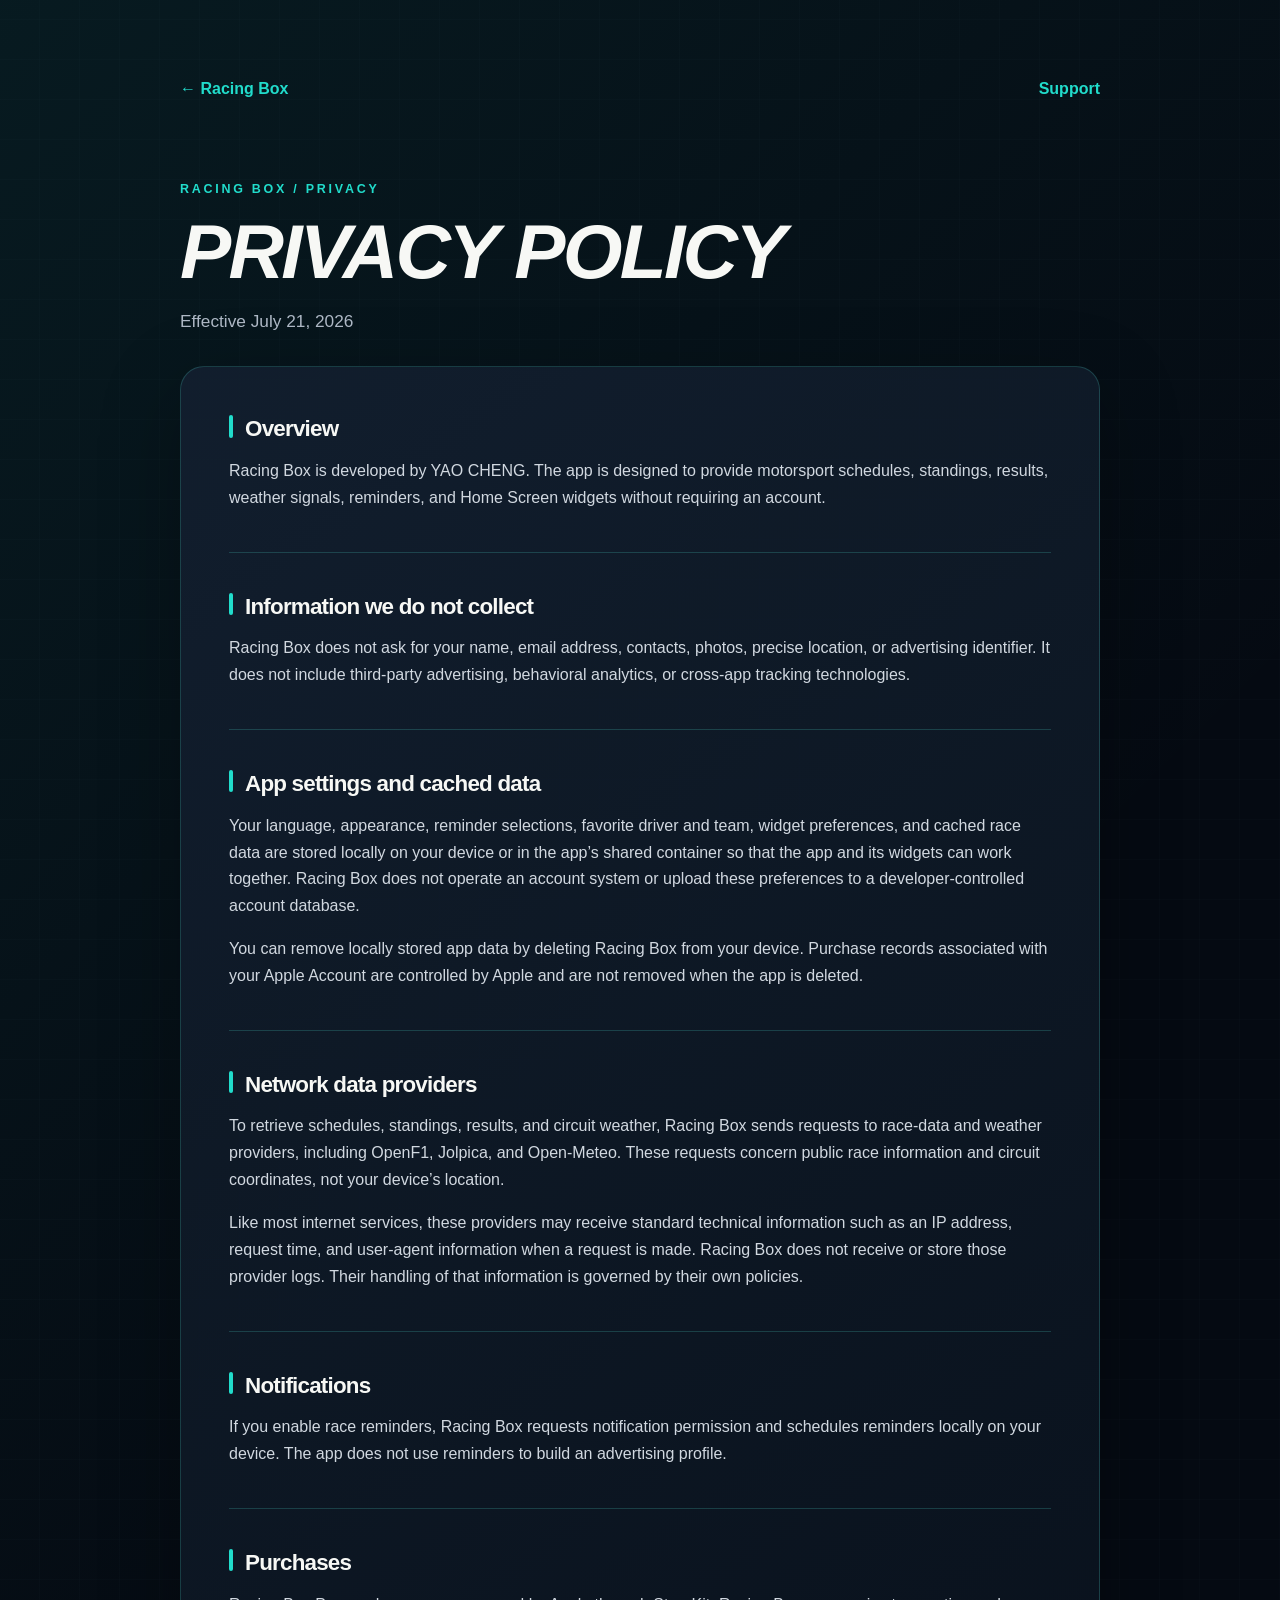
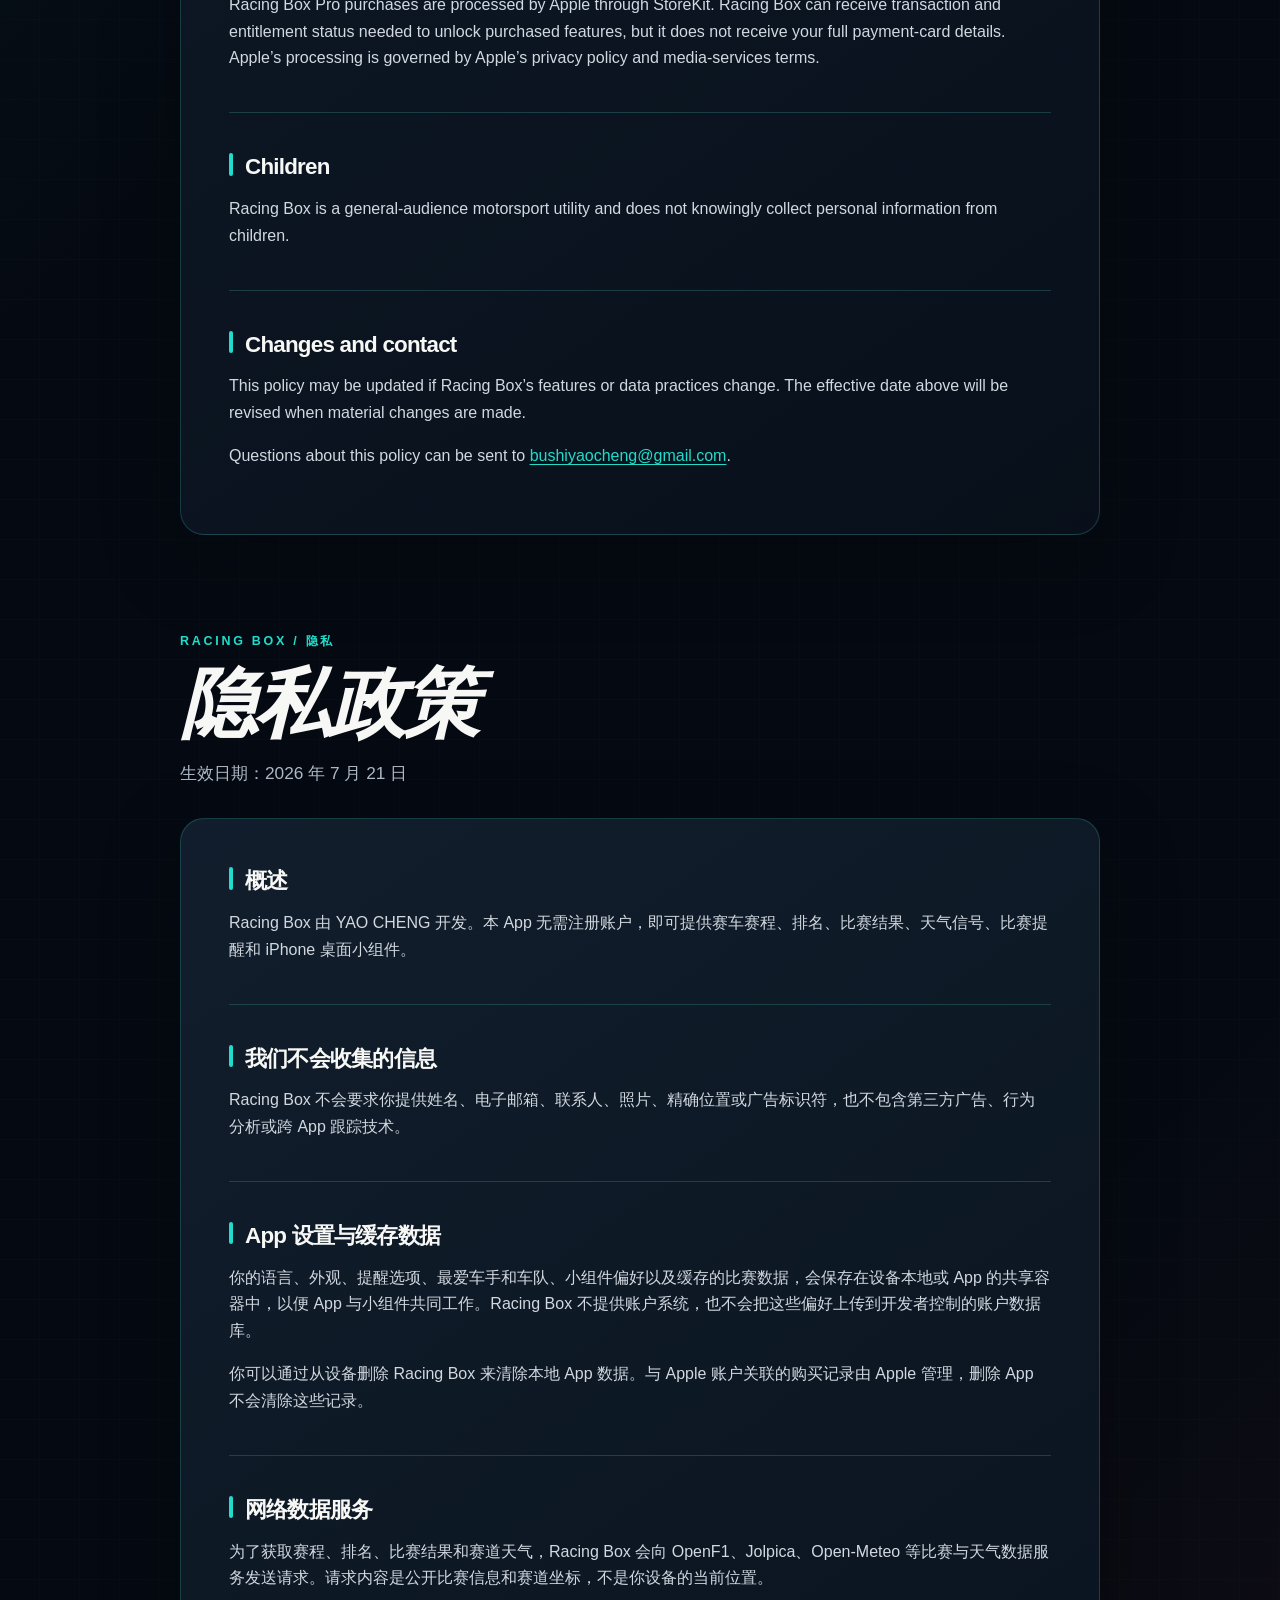
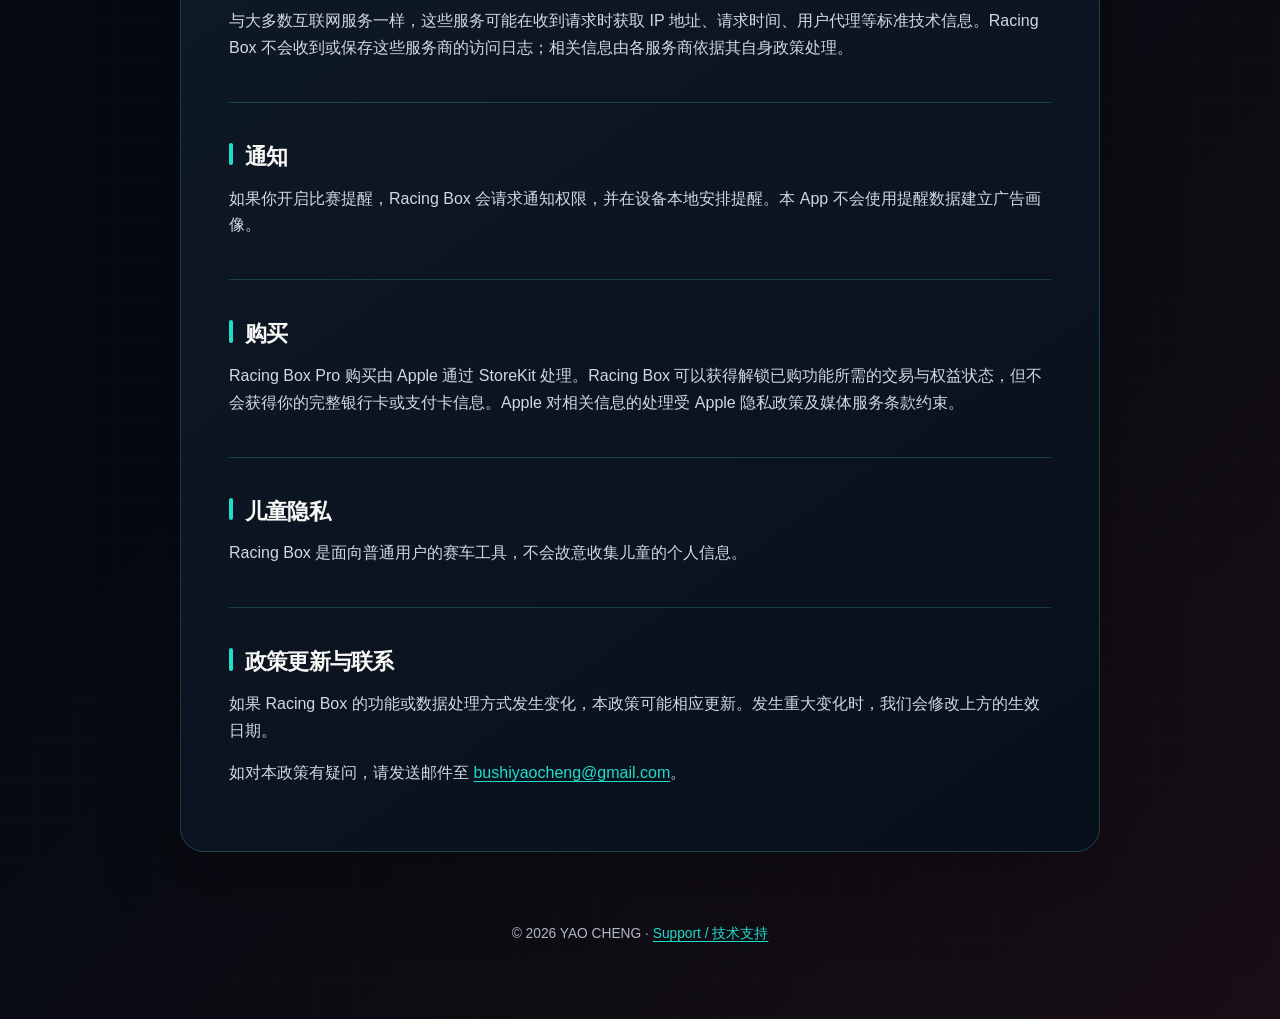
==== privacy.html @ b0ddeee1 "Publish Racing Box support site" ====
<!doctype html>
<html lang="en">
<head>
  <meta charset="utf-8">
  <meta name="viewport" content="width=device-width, initial-scale=1">
  <meta name="description" content="Privacy Policy for Racing Box on iPhone.">
  <title>Racing Box — Privacy Policy</title>
  <link rel="stylesheet" href="styles.css">
</head>
<body>
  <main class="shell article-shell">
    <nav class="top-nav" aria-label="Primary navigation">
      <a href="index.html">← Racing Box</a>
      <a href="support.html">Support</a>
    </nav>

    <header class="article-header">
      <p class="eyebrow">RACING BOX / PRIVACY</p>
      <h1>Privacy Policy</h1>
      <p>Effective July 21, 2026</p>
    </header>

    <article class="content-card legal-copy">
      <section>
        <h2>Overview</h2>
        <p>Racing Box is developed by YAO CHENG. The app is designed to provide motorsport schedules, standings, results, weather signals, reminders, and Home Screen widgets without requiring an account.</p>
      </section>

      <section>
        <h2>Information we do not collect</h2>
        <p>Racing Box does not ask for your name, email address, contacts, photos, precise location, or advertising identifier. It does not include third-party advertising, behavioral analytics, or cross-app tracking technologies.</p>
      </section>

      <section>
        <h2>App settings and cached data</h2>
        <p>Your language, appearance, reminder selections, favorite driver and team, widget preferences, and cached race data are stored locally on your device or in the app’s shared container so that the app and its widgets can work together. Racing Box does not operate an account system or upload these preferences to a developer-controlled account database.</p>
        <p>You can remove locally stored app data by deleting Racing Box from your device. Purchase records associated with your Apple Account are controlled by Apple and are not removed when the app is deleted.</p>
      </section>

      <section>
        <h2>Network data providers</h2>
        <p>To retrieve schedules, standings, results, and circuit weather, Racing Box sends requests to race-data and weather providers, including OpenF1, Jolpica, and Open-Meteo. These requests concern public race information and circuit coordinates, not your device’s location.</p>
        <p>Like most internet services, these providers may receive standard technical information such as an IP address, request time, and user-agent information when a request is made. Racing Box does not receive or store those provider logs. Their handling of that information is governed by their own policies.</p>
      </section>

      <section>
        <h2>Notifications</h2>
        <p>If you enable race reminders, Racing Box requests notification permission and schedules reminders locally on your device. The app does not use reminders to build an advertising profile.</p>
      </section>

      <section>
        <h2>Purchases</h2>
        <p>Racing Box Pro purchases are processed by Apple through StoreKit. Racing Box can receive transaction and entitlement status needed to unlock purchased features, but it does not receive your full payment-card details. Apple’s processing is governed by Apple’s privacy policy and media-services terms.</p>
      </section>

      <section>
        <h2>Children</h2>
        <p>Racing Box is a general-audience motorsport utility and does not knowingly collect personal information from children.</p>
      </section>

      <section>
        <h2>Changes and contact</h2>
        <p>This policy may be updated if Racing Box’s features or data practices change. The effective date above will be revised when material changes are made.</p>
        <p>Questions about this policy can be sent to <a href="mailto:bushiyaocheng@gmail.com">bushiyaocheng@gmail.com</a>.</p>
      </section>
    </article>

    <header class="article-header language-header" lang="zh-Hans">
      <p class="eyebrow">RACING BOX / 隐私</p>
      <h1>隐私政策</h1>
      <p>生效日期：2026 年 7 月 21 日</p>
    </header>

    <article class="content-card legal-copy" lang="zh-Hans">
      <section>
        <h2>概述</h2>
        <p>Racing Box 由 YAO CHENG 开发。本 App 无需注册账户，即可提供赛车赛程、排名、比赛结果、天气信号、比赛提醒和 iPhone 桌面小组件。</p>
      </section>

      <section>
        <h2>我们不会收集的信息</h2>
        <p>Racing Box 不会要求你提供姓名、电子邮箱、联系人、照片、精确位置或广告标识符，也不包含第三方广告、行为分析或跨 App 跟踪技术。</p>
      </section>

      <section>
        <h2>App 设置与缓存数据</h2>
        <p>你的语言、外观、提醒选项、最爱车手和车队、小组件偏好以及缓存的比赛数据，会保存在设备本地或 App 的共享容器中，以便 App 与小组件共同工作。Racing Box 不提供账户系统，也不会把这些偏好上传到开发者控制的账户数据库。</p>
        <p>你可以通过从设备删除 Racing Box 来清除本地 App 数据。与 Apple 账户关联的购买记录由 Apple 管理，删除 App 不会清除这些记录。</p>
      </section>

      <section>
        <h2>网络数据服务</h2>
        <p>为了获取赛程、排名、比赛结果和赛道天气，Racing Box 会向 OpenF1、Jolpica、Open-Meteo 等比赛与天气数据服务发送请求。请求内容是公开比赛信息和赛道坐标，不是你设备的当前位置。</p>
        <p>与大多数互联网服务一样，这些服务可能在收到请求时获取 IP 地址、请求时间、用户代理等标准技术信息。Racing Box 不会收到或保存这些服务商的访问日志；相关信息由各服务商依据其自身政策处理。</p>
      </section>

      <section>
        <h2>通知</h2>
        <p>如果你开启比赛提醒，Racing Box 会请求通知权限，并在设备本地安排提醒。本 App 不会使用提醒数据建立广告画像。</p>
      </section>

      <section>
        <h2>购买</h2>
        <p>Racing Box Pro 购买由 Apple 通过 StoreKit 处理。Racing Box 可以获得解锁已购功能所需的交易与权益状态，但不会获得你的完整银行卡或支付卡信息。Apple 对相关信息的处理受 Apple 隐私政策及媒体服务条款约束。</p>
      </section>

      <section>
        <h2>儿童隐私</h2>
        <p>Racing Box 是面向普通用户的赛车工具，不会故意收集儿童的个人信息。</p>
      </section>

      <section>
        <h2>政策更新与联系</h2>
        <p>如果 Racing Box 的功能或数据处理方式发生变化，本政策可能相应更新。发生重大变化时，我们会修改上方的生效日期。</p>
        <p>如对本政策有疑问，请发送邮件至 <a href="mailto:bushiyaocheng@gmail.com">bushiyaocheng@gmail.com</a>。</p>
      </section>
    </article>

    <footer>
      <p>© 2026 YAO CHENG · <a href="support.html">Support / 技术支持</a></p>
    </footer>
  </main>
</body>
</html>
---- styles.css ----
:root {
  color-scheme: dark;
  --background: #050a12;
  --panel: rgba(13, 23, 35, 0.92);
  --panel-strong: #0d1723;
  --line: rgba(79, 230, 214, 0.2);
  --text: #f7f8f5;
  --muted: #aeb8c5;
  --cyan: #21dccb;
  --green: #43de7f;
  --orange: #ff7b20;
  --max-width: 920px;
}

* {
  box-sizing: border-box;
}

html {
  background: var(--background);
}

body {
  margin: 0;
  min-height: 100vh;
  color: var(--text);
  background:
    linear-gradient(135deg, rgba(33, 220, 203, 0.08), transparent 36%),
    linear-gradient(315deg, rgba(255, 66, 54, 0.08), transparent 30%),
    repeating-linear-gradient(90deg, transparent 0 39px, rgba(116, 156, 180, 0.035) 40px),
    repeating-linear-gradient(0deg, transparent 0 39px, rgba(116, 156, 180, 0.035) 40px),
    var(--background);
  font-family: Inter, ui-sans-serif, -apple-system, BlinkMacSystemFont, "SF Pro Display", "Helvetica Neue", Arial, sans-serif;
  line-height: 1.68;
}

a {
  color: var(--cyan);
  text-underline-offset: 0.2em;
}

.shell {
  width: min(calc(100% - 40px), var(--max-width));
  margin: 0 auto;
  padding: 76px 0 44px;
}

.hero {
  display: flex;
  align-items: center;
  gap: 24px;
  padding: 48px 0 56px;
}

.brand-mark {
  display: grid;
  flex: 0 0 auto;
  width: 82px;
  height: 82px;
  place-items: center;
  border: 2px solid var(--cyan);
  border-radius: 24px;
  color: var(--cyan);
  background: rgba(33, 220, 203, 0.08);
  box-shadow: 0 0 40px rgba(33, 220, 203, 0.18);
  font-size: 40px;
  font-style: italic;
  font-weight: 900;
}

.eyebrow {
  margin: 0 0 8px;
  color: var(--cyan);
  font-size: 0.78rem;
  font-weight: 800;
  letter-spacing: 0.22em;
}

h1,
h2 {
  line-height: 1.14;
  letter-spacing: -0.035em;
}

h1 {
  margin: 0;
  font-size: clamp(2.5rem, 9vw, 5rem);
  font-style: italic;
  font-weight: 900;
  text-transform: uppercase;
}

h2 {
  margin: 0 0 12px;
  font-size: 1.4rem;
}

.lede,
.article-header > p:last-child {
  max-width: 680px;
  margin: 12px 0 0;
  color: var(--muted);
  font-size: 1.08rem;
}

.card-grid {
  display: grid;
  grid-template-columns: repeat(2, minmax(0, 1fr));
  gap: 18px;
}

.resource-card,
.content-card,
.language-note {
  border: 1px solid var(--line);
  border-radius: 24px;
  background: linear-gradient(145deg, rgba(18, 31, 46, 0.96), rgba(8, 16, 27, 0.96));
  box-shadow: 0 24px 80px rgba(0, 0, 0, 0.26);
}

.resource-card {
  min-height: 270px;
  padding: 30px;
  color: var(--text);
  text-decoration: none;
  transition: transform 180ms ease, border-color 180ms ease;
}

.resource-card:hover {
  transform: translateY(-4px);
  border-color: rgba(33, 220, 203, 0.55);
}

.resource-card p {
  color: var(--muted);
}

.card-index,
.card-link {
  color: var(--cyan);
  font-size: 0.78rem;
  font-weight: 800;
  letter-spacing: 0.08em;
  text-transform: uppercase;
}

.card-index {
  display: block;
  margin-bottom: 48px;
}

.card-link {
  display: inline-block;
  margin-top: 12px;
}

.language-note {
  margin-top: 18px;
  padding: 22px 26px;
  color: var(--muted);
}

.language-note p {
  margin: 0;
}

.top-nav {
  display: flex;
  justify-content: space-between;
  gap: 24px;
  padding-bottom: 52px;
  font-weight: 750;
}

.top-nav a {
  text-decoration: none;
}

.article-header {
  padding: 24px 0 30px;
}

.article-header h1 {
  font-size: clamp(2.5rem, 8vw, 4.8rem);
}

.language-header {
  margin-top: 72px;
}

.content-card {
  padding: clamp(24px, 5vw, 48px);
}

.content-card section + section {
  margin-top: 40px;
  padding-top: 40px;
  border-top: 1px solid var(--line);
}

.content-card p,
.content-card li {
  color: #d1d8e0;
}

.content-card ol,
.content-card ul {
  padding-left: 1.35em;
}

.content-card li + li {
  margin-top: 8px;
}

.legal-copy h2::before {
  content: "";
  display: inline-block;
  width: 4px;
  height: 1em;
  margin-right: 12px;
  border-radius: 2px;
  background: var(--cyan);
  vertical-align: -0.06em;
}

footer {
  padding: 56px 0 16px;
  color: var(--muted);
  font-size: 0.86rem;
  text-align: center;
}

@media (max-width: 640px) {
  .shell {
    width: min(calc(100% - 28px), var(--max-width));
    padding-top: 36px;
  }

  .hero {
    align-items: flex-start;
    padding-top: 28px;
  }

  .brand-mark {
    width: 58px;
    height: 58px;
    border-radius: 17px;
    font-size: 29px;
  }

  .card-grid {
    grid-template-columns: 1fr;
  }

  .resource-card {
    min-height: 220px;
  }

  .top-nav {
    padding-bottom: 28px;
  }
}
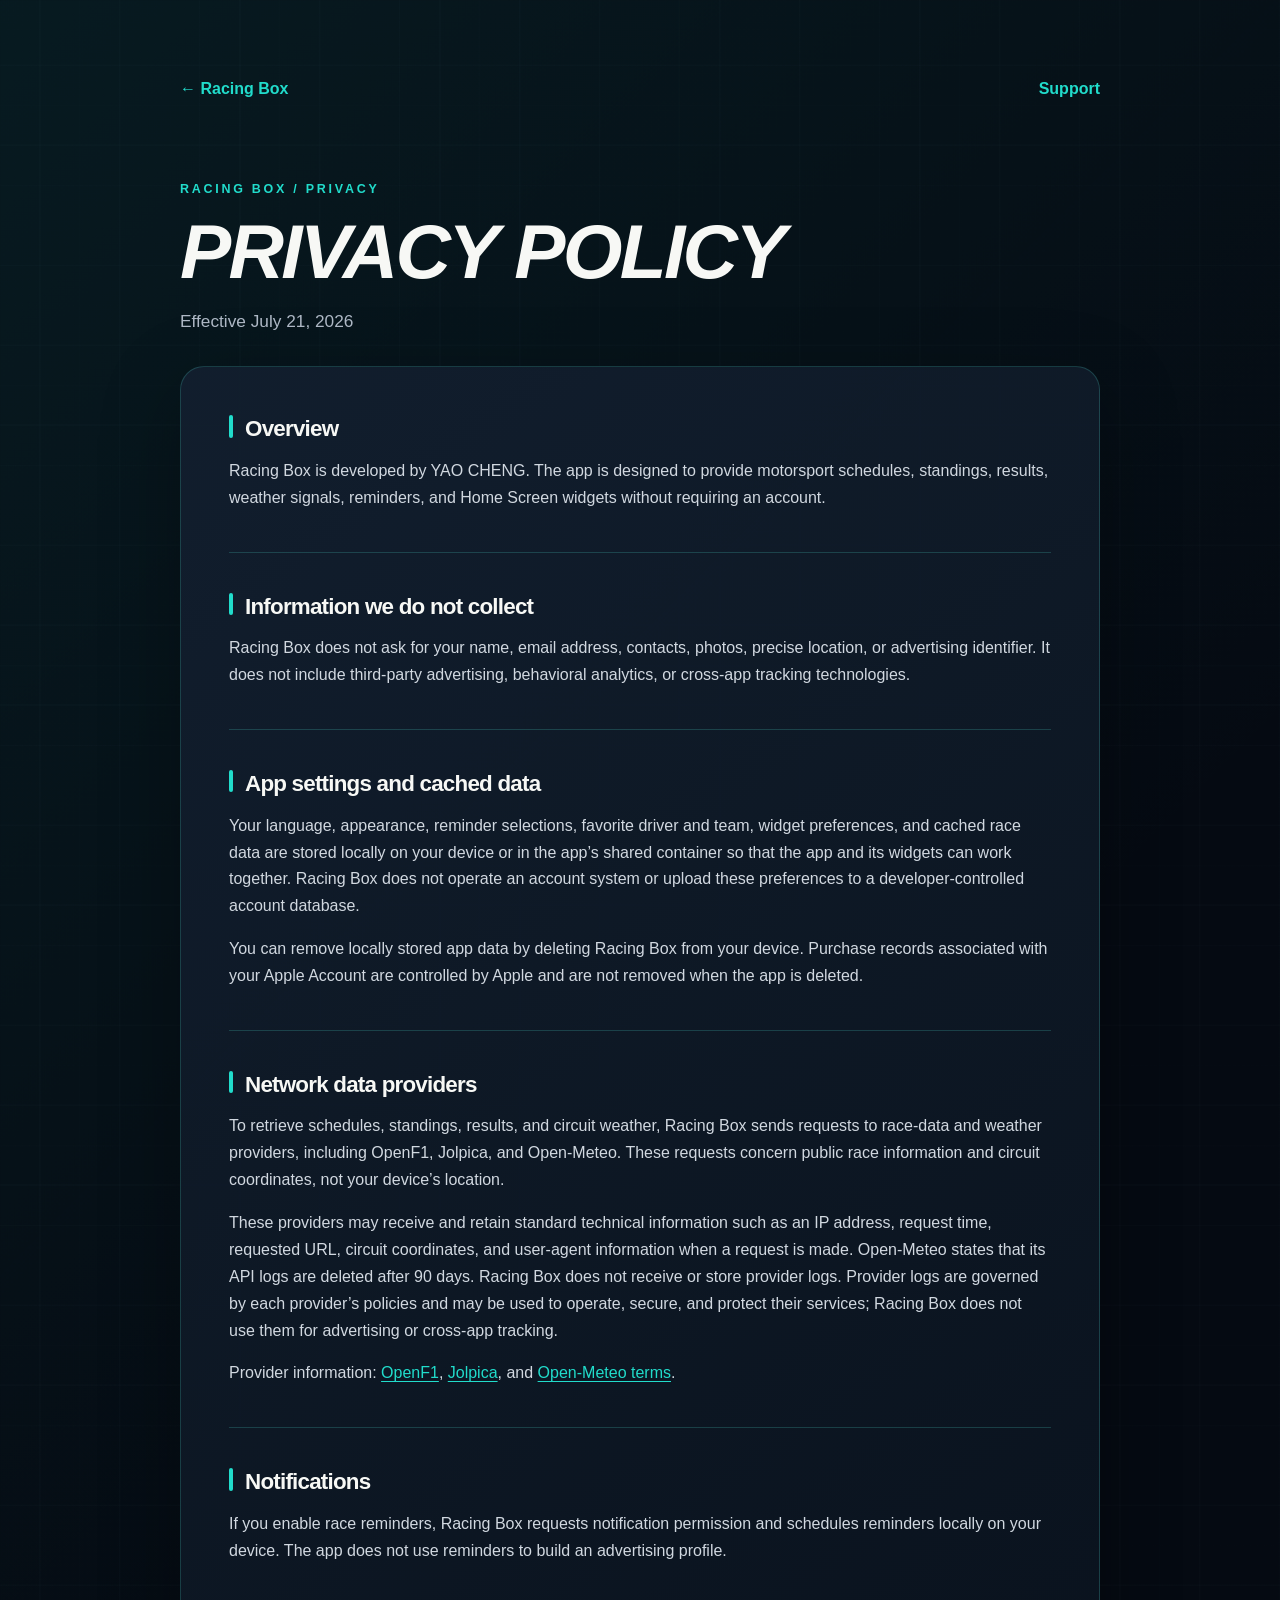
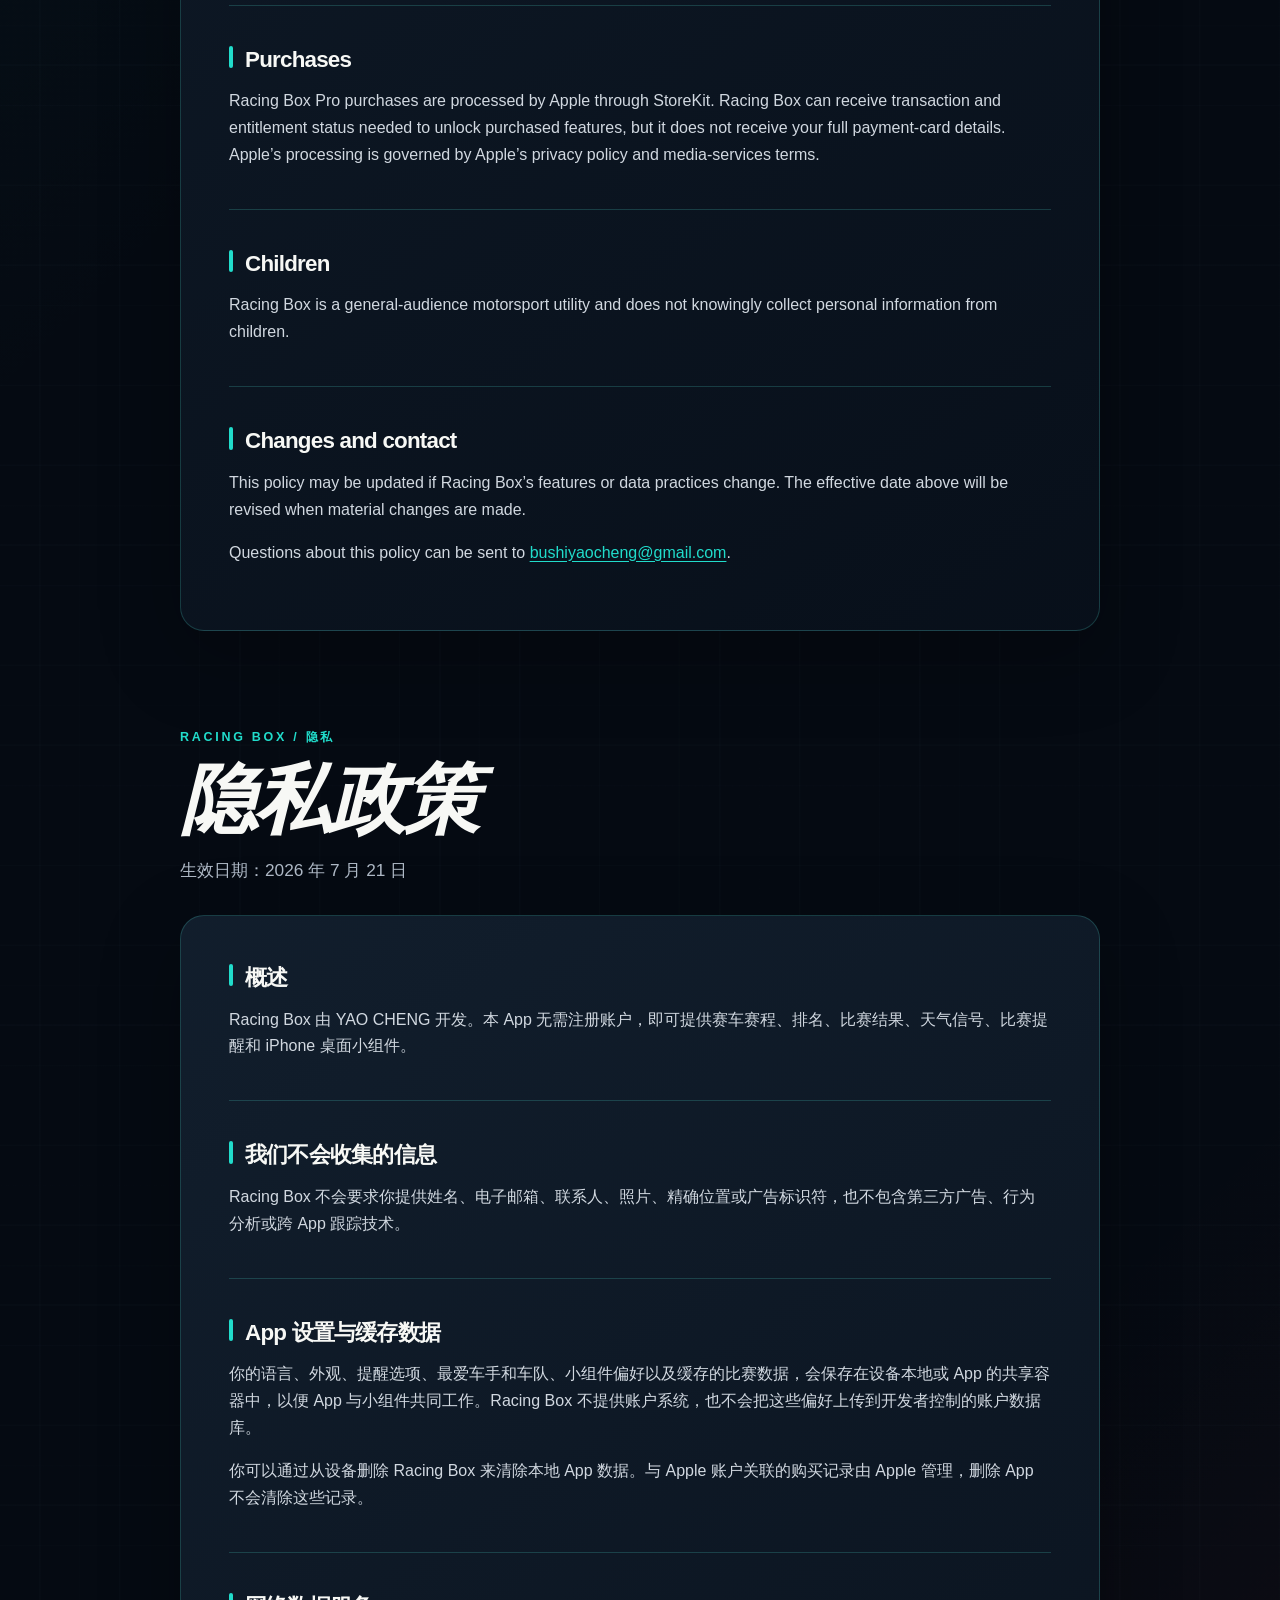
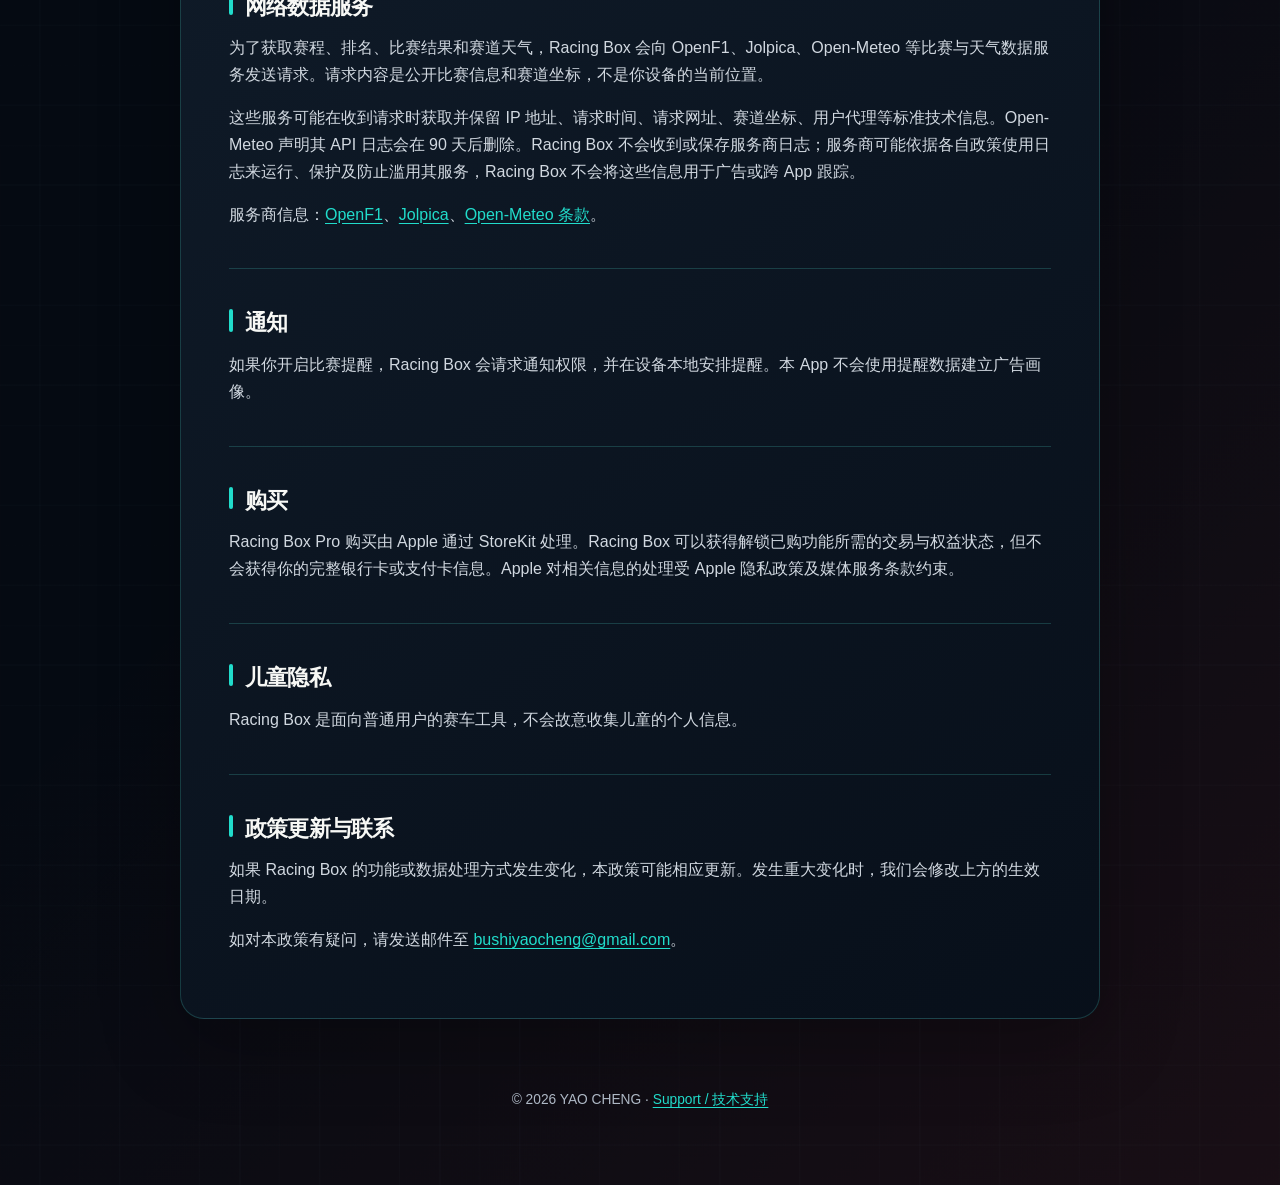
==== commit 663ff44e: "Clarify API provider log retention" ====
--- a/privacy.html
+++ b/privacy.html
@@ -40,7 +40,8 @@
       <section>
         <h2>Network data providers</h2>
         <p>To retrieve schedules, standings, results, and circuit weather, Racing Box sends requests to race-data and weather providers, including OpenF1, Jolpica, and Open-Meteo. These requests concern public race information and circuit coordinates, not your device’s location.</p>
-        <p>Like most internet services, these providers may receive standard technical information such as an IP address, request time, and user-agent information when a request is made. Racing Box does not receive or store those provider logs. Their handling of that information is governed by their own policies.</p>
+        <p>These providers may receive and retain standard technical information such as an IP address, request time, requested URL, circuit coordinates, and user-agent information when a request is made. Open-Meteo states that its API logs are deleted after 90 days. Racing Box does not receive or store provider logs. Provider logs are governed by each provider’s policies and may be used to operate, secure, and protect their services; Racing Box does not use them for advertising or cross-app tracking.</p>
+        <p>Provider information: <a href="https://openf1.org/">OpenF1</a>, <a href="https://github.com/jolpica/jolpica-f1">Jolpica</a>, and <a href="https://open-meteo.com/en/terms">Open-Meteo terms</a>.</p>
       </section>
 
       <section>
@@ -91,7 +92,8 @@
       <section>
         <h2>网络数据服务</h2>
         <p>为了获取赛程、排名、比赛结果和赛道天气，Racing Box 会向 OpenF1、Jolpica、Open-Meteo 等比赛与天气数据服务发送请求。请求内容是公开比赛信息和赛道坐标，不是你设备的当前位置。</p>
-        <p>与大多数互联网服务一样，这些服务可能在收到请求时获取 IP 地址、请求时间、用户代理等标准技术信息。Racing Box 不会收到或保存这些服务商的访问日志；相关信息由各服务商依据其自身政策处理。</p>
+        <p>这些服务可能在收到请求时获取并保留 IP 地址、请求时间、请求网址、赛道坐标、用户代理等标准技术信息。Open-Meteo 声明其 API 日志会在 90 天后删除。Racing Box 不会收到或保存服务商日志；服务商可能依据各自政策使用日志来运行、保护及防止滥用其服务，Racing Box 不会将这些信息用于广告或跨 App 跟踪。</p>
+        <p>服务商信息：<a href="https://openf1.org/">OpenF1</a>、<a href="https://github.com/jolpica/jolpica-f1">Jolpica</a>、<a href="https://open-meteo.com/en/terms">Open-Meteo 条款</a>。</p>
       </section>
 
       <section>
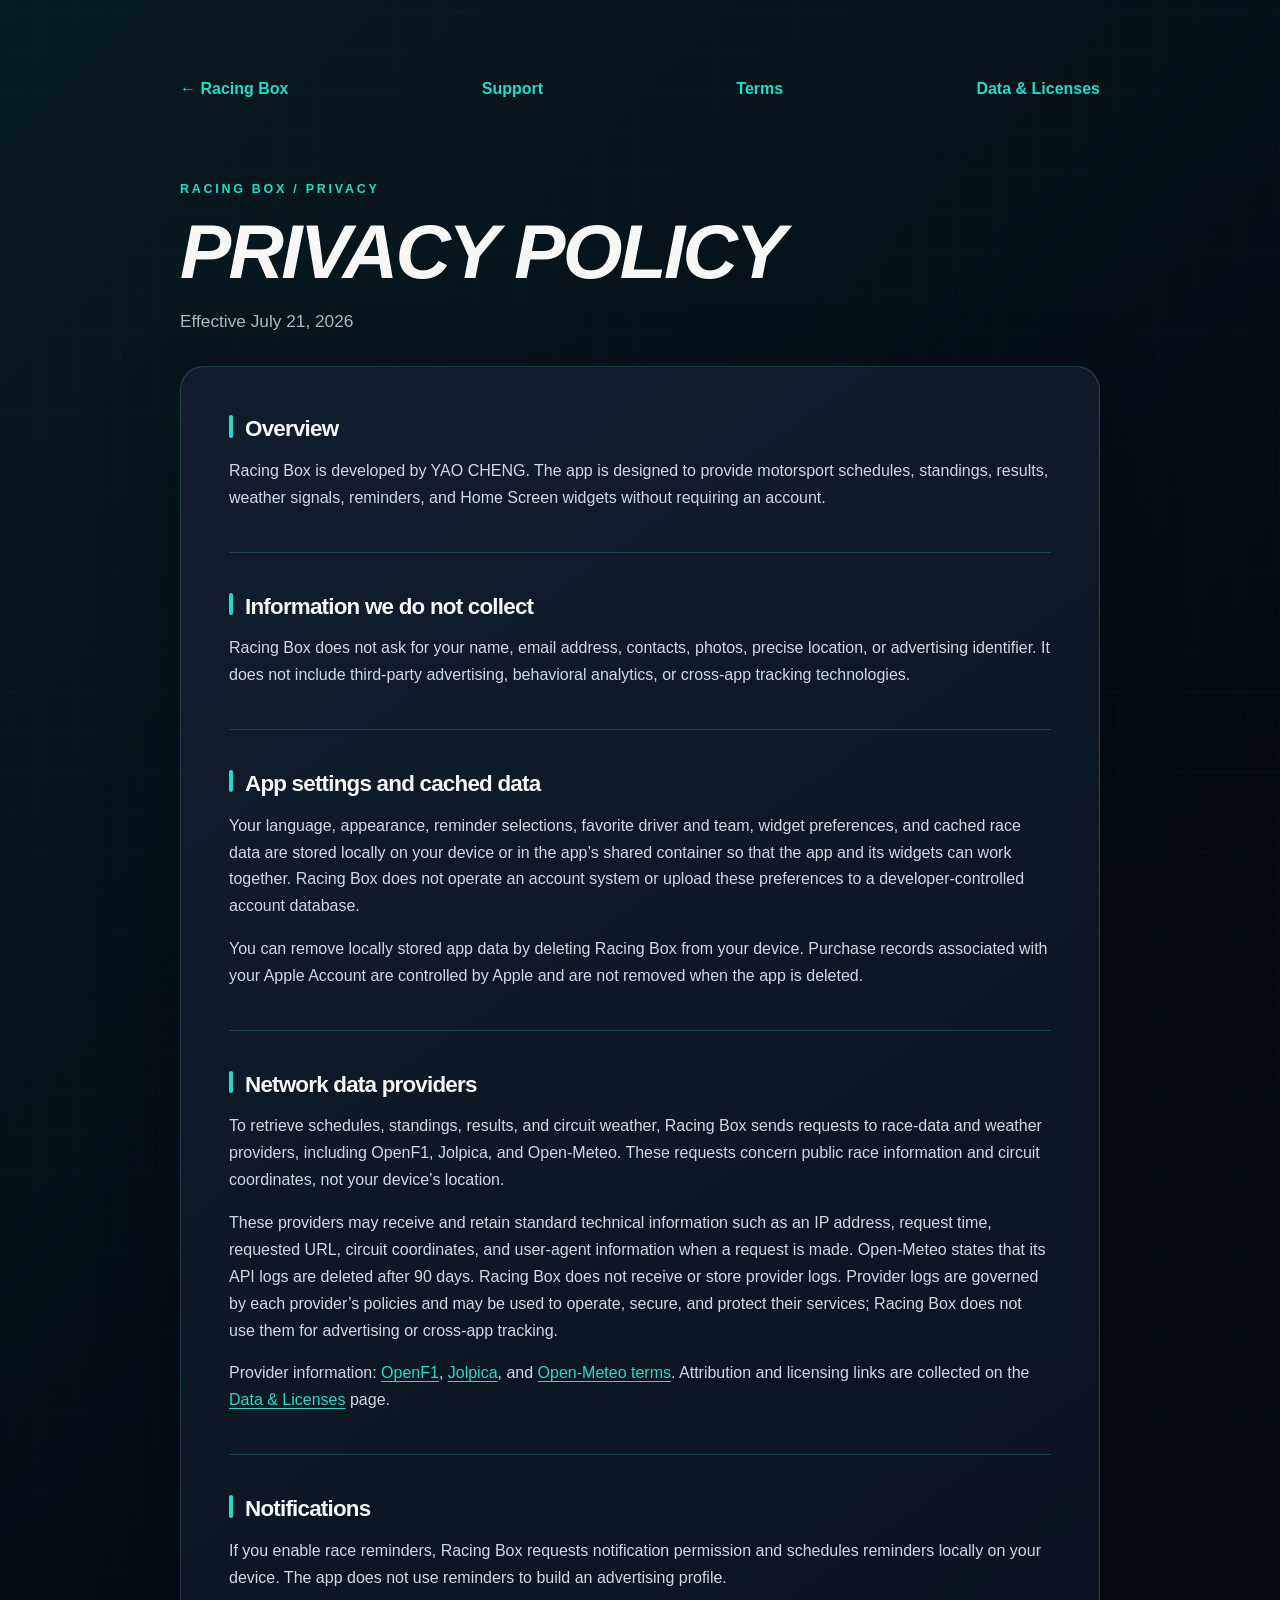
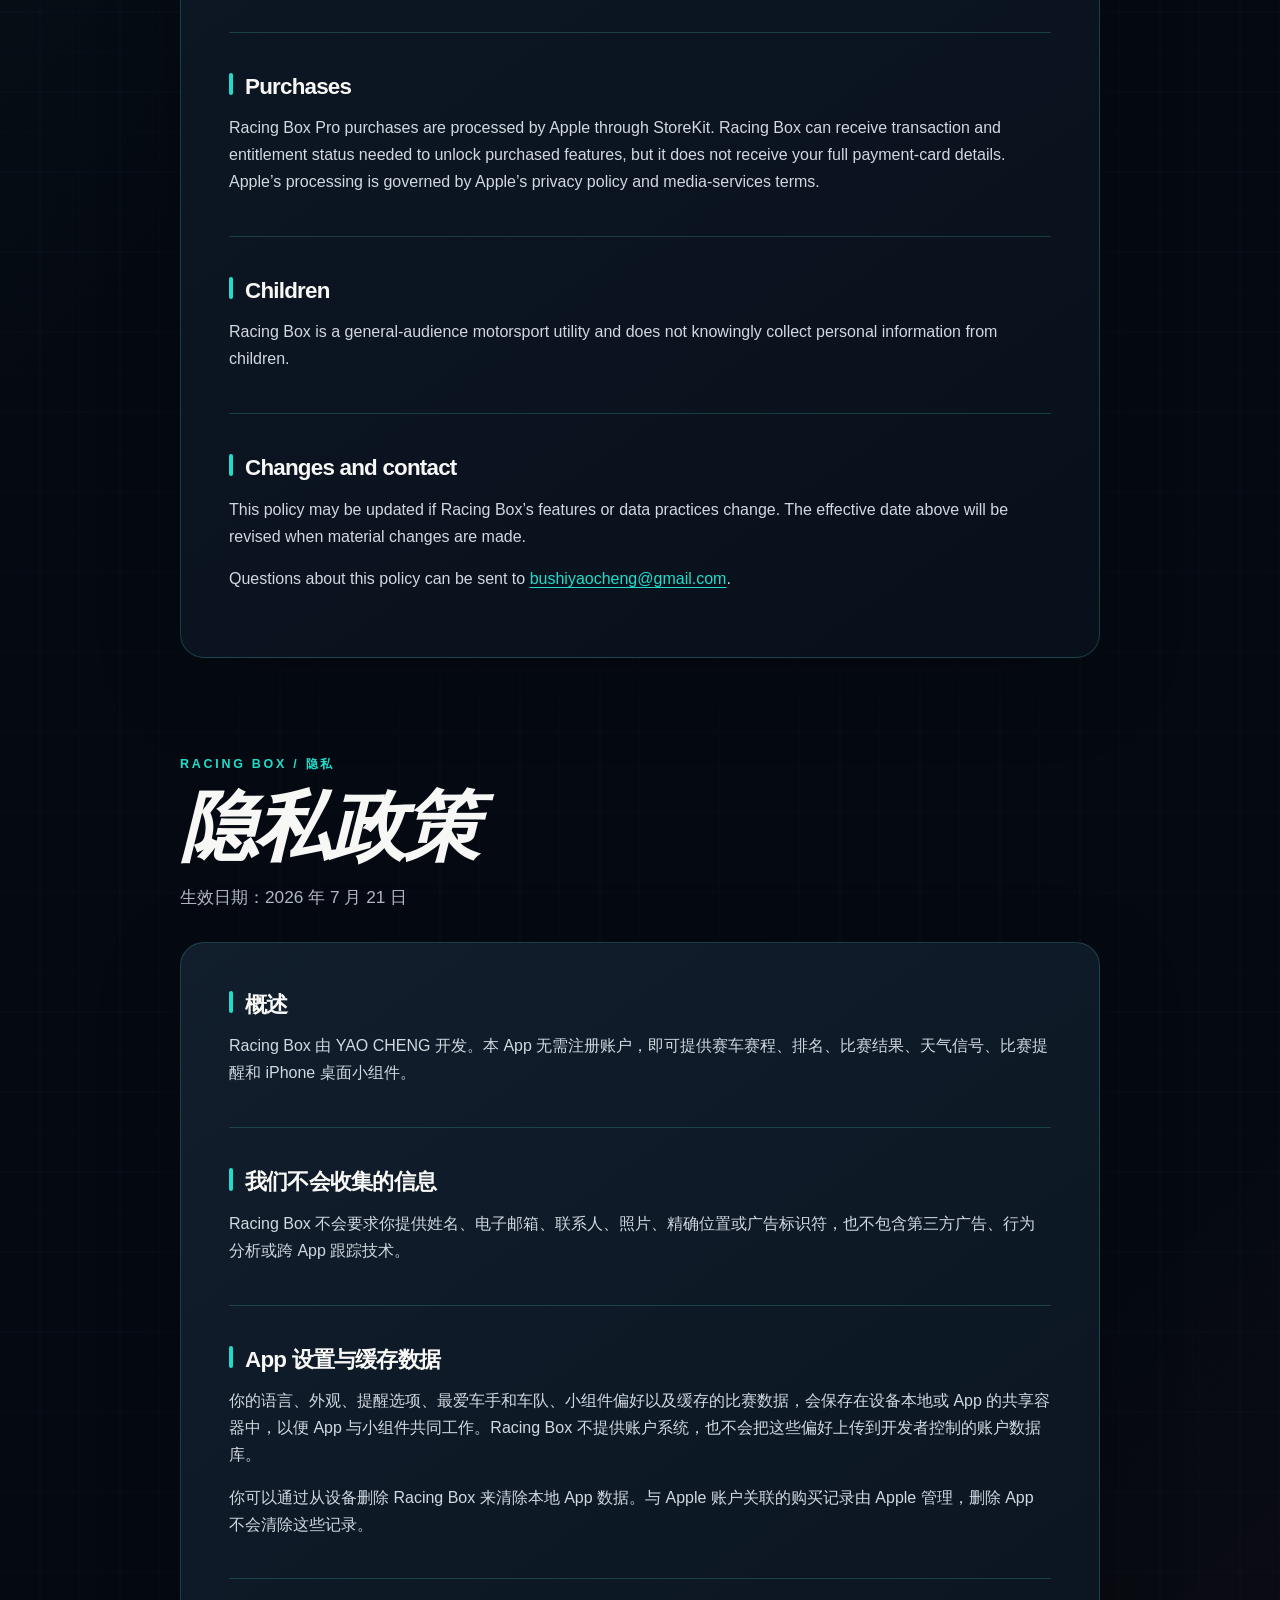
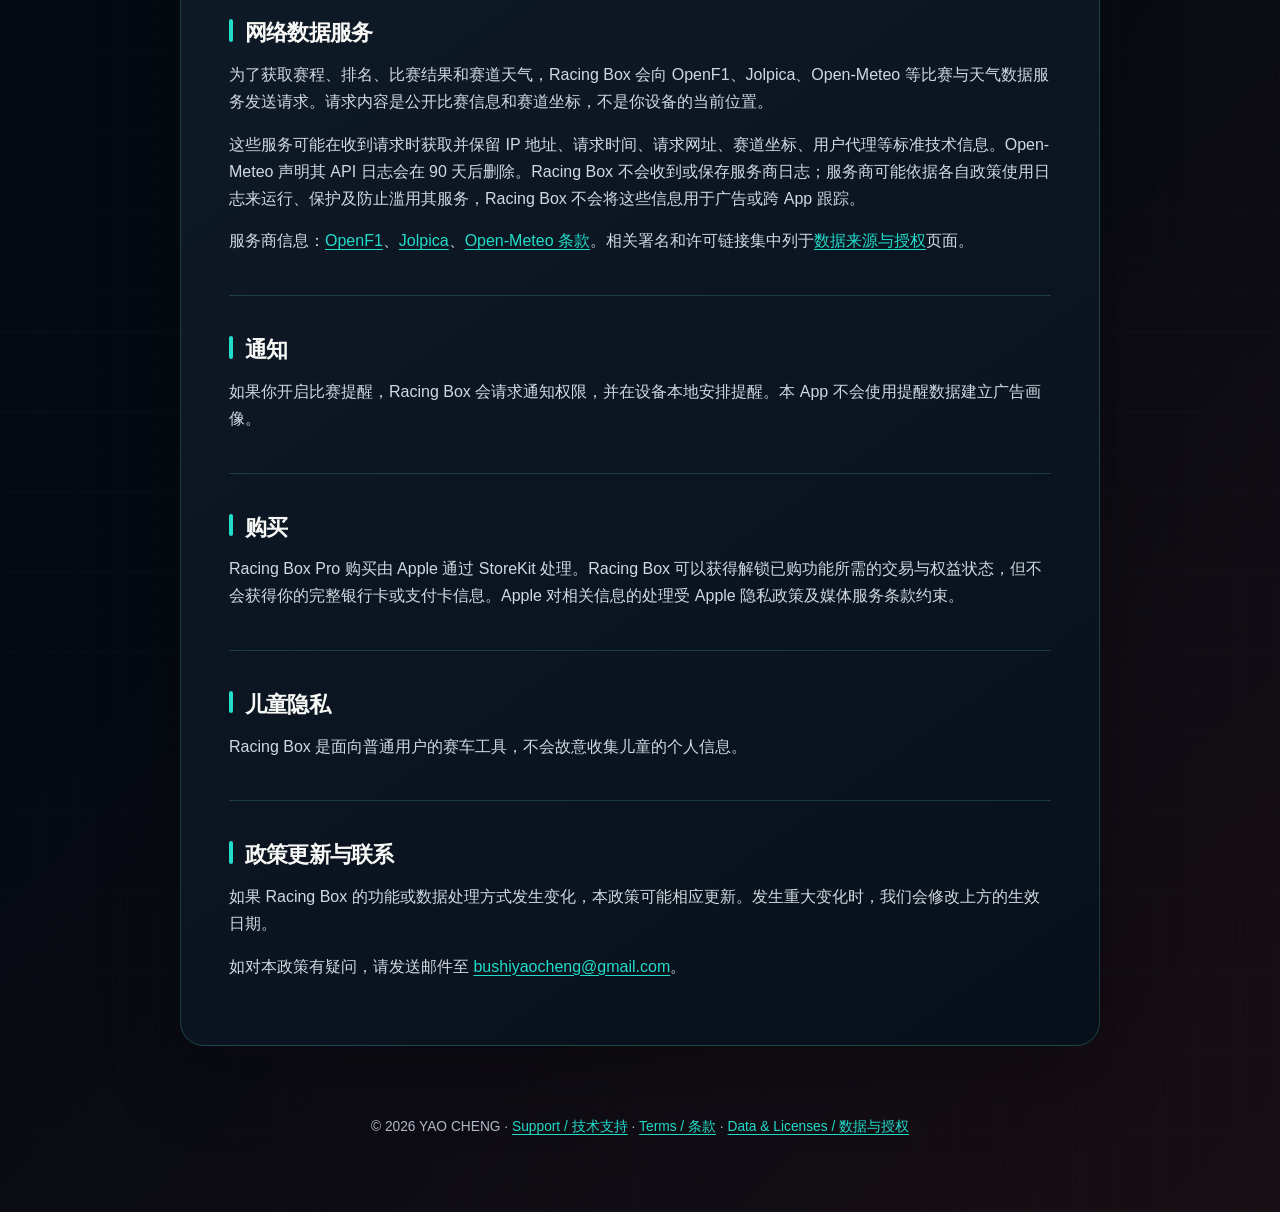
==== commit 1a43ab7b: "Publish terms and data licensing pages" ====
--- a/privacy.html
+++ b/privacy.html
@@ -12,6 +12,8 @@
     <nav class="top-nav" aria-label="Primary navigation">
       <a href="index.html">← Racing Box</a>
       <a href="support.html">Support</a>
+      <a href="terms.html">Terms</a>
+      <a href="data-licenses.html">Data &amp; Licenses</a>
     </nav>
 
     <header class="article-header">
@@ -41,7 +43,7 @@
         <h2>Network data providers</h2>
         <p>To retrieve schedules, standings, results, and circuit weather, Racing Box sends requests to race-data and weather providers, including OpenF1, Jolpica, and Open-Meteo. These requests concern public race information and circuit coordinates, not your device’s location.</p>
         <p>These providers may receive and retain standard technical information such as an IP address, request time, requested URL, circuit coordinates, and user-agent information when a request is made. Open-Meteo states that its API logs are deleted after 90 days. Racing Box does not receive or store provider logs. Provider logs are governed by each provider’s policies and may be used to operate, secure, and protect their services; Racing Box does not use them for advertising or cross-app tracking.</p>
-        <p>Provider information: <a href="https://openf1.org/">OpenF1</a>, <a href="https://github.com/jolpica/jolpica-f1">Jolpica</a>, and <a href="https://open-meteo.com/en/terms">Open-Meteo terms</a>.</p>
+        <p>Provider information: <a href="https://openf1.org/">OpenF1</a>, <a href="https://github.com/jolpica/jolpica-f1">Jolpica</a>, and <a href="https://open-meteo.com/en/terms">Open-Meteo terms</a>. Attribution and licensing links are collected on the <a href="data-licenses.html">Data &amp; Licenses</a> page.</p>
       </section>
 
       <section>
@@ -93,7 +95,7 @@
         <h2>网络数据服务</h2>
         <p>为了获取赛程、排名、比赛结果和赛道天气，Racing Box 会向 OpenF1、Jolpica、Open-Meteo 等比赛与天气数据服务发送请求。请求内容是公开比赛信息和赛道坐标，不是你设备的当前位置。</p>
         <p>这些服务可能在收到请求时获取并保留 IP 地址、请求时间、请求网址、赛道坐标、用户代理等标准技术信息。Open-Meteo 声明其 API 日志会在 90 天后删除。Racing Box 不会收到或保存服务商日志；服务商可能依据各自政策使用日志来运行、保护及防止滥用其服务，Racing Box 不会将这些信息用于广告或跨 App 跟踪。</p>
-        <p>服务商信息：<a href="https://openf1.org/">OpenF1</a>、<a href="https://github.com/jolpica/jolpica-f1">Jolpica</a>、<a href="https://open-meteo.com/en/terms">Open-Meteo 条款</a>。</p>
+        <p>服务商信息：<a href="https://openf1.org/">OpenF1</a>、<a href="https://github.com/jolpica/jolpica-f1">Jolpica</a>、<a href="https://open-meteo.com/en/terms">Open-Meteo 条款</a>。相关署名和许可链接集中列于<a href="data-licenses.html">数据来源与授权</a>页面。</p>
       </section>
 
       <section>
@@ -119,7 +121,7 @@
     </article>
 
     <footer>
-      <p>© 2026 YAO CHENG · <a href="support.html">Support / 技术支持</a></p>
+      <p>© 2026 YAO CHENG · <a href="support.html">Support / 技术支持</a> · <a href="terms.html">Terms / 条款</a> · <a href="data-licenses.html">Data &amp; Licenses / 数据与授权</a></p>
     </footer>
   </main>
 </body>
--- a/styles.css
+++ b/styles.css
@@ -167,6 +167,7 @@
 .top-nav {
   display: flex;
   justify-content: space-between;
+  flex-wrap: wrap;
   gap: 24px;
   padding-bottom: 52px;
   font-weight: 750;
